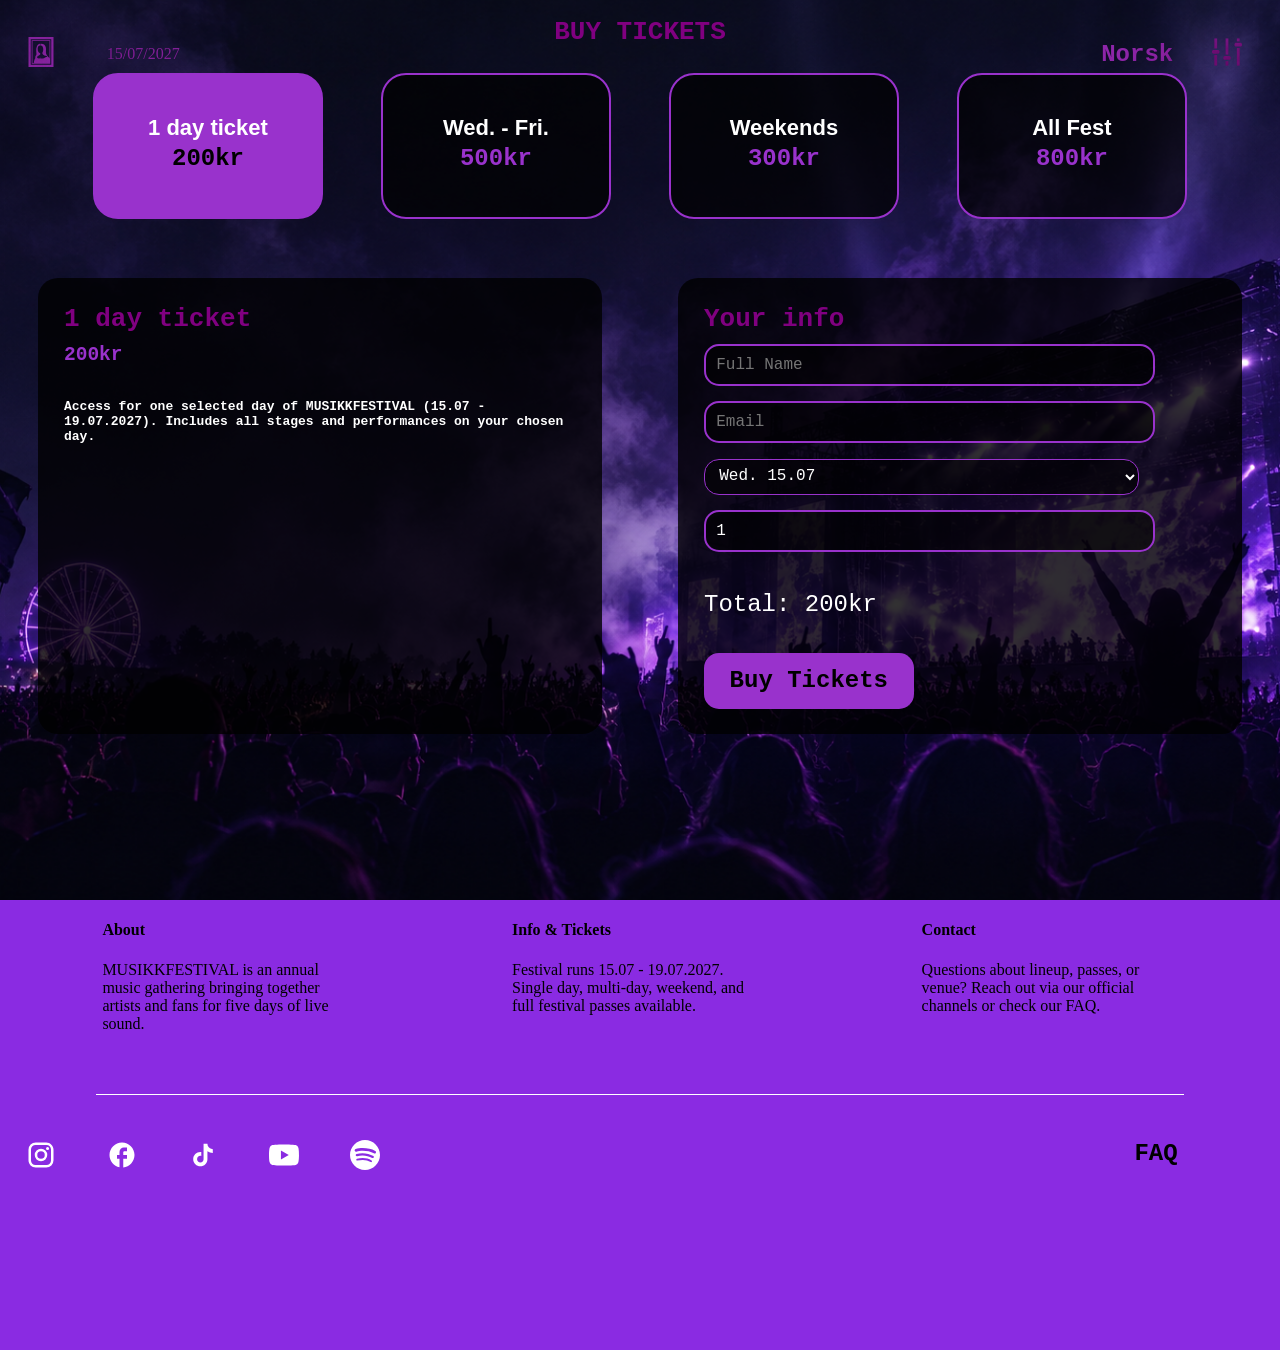
==== tickets.html @ 5bc3dd4d "Initial commit" ====
<!DOCTYPE html>
<html lang="en">
<head>
    <meta charset="UTF-8">
    <meta name="viewport" content="width=device-width, initial-scale=1.0">
    <title>Tickets — MUSIKKFESTIVAL</title>
    <link rel="stylesheet" href="css/style.css">
</head>
<body class="body">
    <hdr class="hdr">
        <a href="index.html" id="hdrLogo" class="hdrItem">
            <svg  viewBox="0 0 512 512">
            <g>
	            <path class="st0" d="M42.436,0v512H61.6h407.964V0H42.436z M431.228,473.664H80.769V38.328h350.459V473.664z"/>
	            <path class="st0" d="M414.799,450.398V54.757H97.193v402.486h317.606V450.398z M401.11,366.201
		                            c-3.654-7.718-8.44-14.709-14.695-20.284c-50.18-44.764-45.007-74.203-45.992-92.435c-1.262-23.412,24.05-142.4-89.869-137.962
		                            c-3.474,4.522-6.993,20.596-6.678,29.14c42.746-1.304,50.313,35.603,50.313,70.728s-17.05,58.344-17.05,58.344
		                            c-0.804,2.371-2.074,1.733-0.683,3.814c0,0,2.458,2.961,5.458,6.179c3.266,14.237,15.277,32.42,43.634,35.569
		                            c20.361,2.268,22.392,4.528,31.817,9.404c2.545,2.316,4.404,4.591,5.319,6.782c-20.888-0.957-56.158,26.574-56.158,26.574
		                            s-34.872,6.768-67.011,5.548c2.559-3.676,5.52-6.858,8.852-9.07c1.523-1.013,1.935-3.079,0.916-4.605
		                            c-1.016-1.525-3.079-1.942-4.604-0.929c-4.788,3.203-8.61,7.642-11.716,12.441c-0.364,0.569-0.7,1.144-1.048,1.72
		                            c-18.717-1.539-35.402-6.311-42.146-17.448c-9.889-16.311,52.212-45.562,52.212-45.562v-29.425c0,0-11.674,0.27-26.862-16.179
		                            c-22.326-24.196-16.876-79.613-7.316-94.897c14.276-22.816,29.428-16.138,29.112-19.93c-1.05-12.65,5.829-28.253,5.829-28.253
		                            c-4.58,0.222-15.08,2.04-26.002,6.567c-11.751,4.882-30.735,17.539-40.229,68.163c-8.749,46.658,9.455,102.566-1.932,115.853
		                            c-11.394,13.287-15.191,23.731-15.191,32.276c0,16.387-3.162,32.039-5.062,33.939c-1.769,1.776-18.832,27.573-21.103,71.29h-22.337
		                            V68.447H401.11V366.201z"/>
            </g>
            </svg>
        </a>
        <p id="startDate" class="hdrItem">15/07/2027</p>
        <a href="" id="langButt" class="hdrItem">English</a>
        <a href="" id="hdrMenuButt" class="hdrItem">
            <svg  viewBox="0 0 512 512" >
            <g>
	            <rect x="424" y="24" class="st0" width="48" height="52"/>
	            <rect x="424" y="188" class="st0" width="48" height="300"/>
	            <path class="st0" d="M484.79,100h-73.578C396.188,100,384,112.188,384,127.211v9.578c0,15.023,12.188,27.21,27.211,27.21h73.578
	            	c15.023,0,27.21-12.187,27.21-27.21v-9.578C512,112.188,499.813,100,484.79,100z"/>
	            <rect x="231.985" y="24" class="st0" width="48" height="276.641"/>
	            <rect x="231.985" y="412.641" class="st0" width="48" height="75.359"/>
	            <path class="st0" d="M292.774,324.641h-73.578c-15.023,0-27.21,12.187-27.21,27.211v9.578c0,15.024,12.187,27.211,27.21,27.211
	            	h73.578c15.023,0,27.211-12.187,27.211-27.211v-9.578C319.985,336.828,307.797,324.641,292.774,324.641z"/>
	            <rect x="40" y="308" class="st0" width="48" height="180"/>
	            <rect x="40" y="24" class="st0" width="48" height="172"/>
	            <path class="st0" d="M100.79,220H27.211C12.188,220,0,232.188,0,247.211v9.578C0,271.813,12.188,284,27.211,284h73.578
	            	c15.023,0,27.21-12.187,27.21-27.21v-9.578C128,232.188,115.813,220,100.79,220z"/>
            </g>
            </svg>
        </a>
    </hdr>
    <div id="menuOverlay">
        <div id="menuBox">
            <a href="" id="closeMenuButt">X</a>
            <a href="index.html" class="menuLink" data-lang="menuHome">Home</a>
            <a href="artists.html" class="menuLink" data-lang="menuArtists">Artists</a>
            <a href="tickets.html" class="menuLink" data-lang="menuTickets">Tickets</a>
            <a href="faq.html" class="menuLink" data-lang="menuFaq">FAQ</a>
        </div>
    </div>
    <main class="main">
        <div id="ticketFrame">
            <div class="hdrTitle">
                <h1 data-lang="buyTicketsHeader">BUY TICKETS</h1>
            </div>
            <div class="buttBox" id="tcktButBox">
                <button class="tcktButt active" id="tcktBut1" data-index="0">
                    <h2>1 day ticket</h2>
                    <p>200kr</p>
                </button>
                <button class="tcktButt" id="tcktBut2" data-index="1">
                    <h2>Wed. - Fri.</h2>
                    <p>500kr</p>
                </button>
                <button class="tcktButt" id="tcktBut3" data-index="2">
                    <h2>Weekends</h2>
                    <p>300kr</p>
                </button>
                <button class="tcktButt" id="tcktBut4" data-index="3">
                    <h2>All Fest</h2>
                    <p>800kr</p>
                </button>
            </div>

            <div id="buyInfoBox">
                <div class="tcktBox" id="tcktDescBox">
                    <h1 id="tcktName">1 day ticket</h1>
                    <h2 id="tcktPrice">200kr</h2>
                    <h4 id="tcktDesc">Access for one selected day of MUSIKKFESTIVAL (15.07 - 19.07.2027). Includes all stages and performances on your chosen day.</h4>
                </div>
                <div class="tcktBox" id="tcktFormBox">
                    <h1>Your info</h1>
                    <input type="text" class="tcktInput" id="buyerName" placeholder="Full Name">
                    <input type="email" class="tcktInput" id="buyerEmail" placeholder="Email">
                    <select class="tcktInput" id="ticketDay">
                        <option value="wed">Wed. 15.07</option>
                        <option value="thur">Thur. 16.07</option>
                        <option value="fri">Fri. 17.07</option>
                        <option value="sut">Sut. 18.07</option>
                        <option value="sun">Sun. 19.07</option>
                    </select>
                    <input type="number" class="tcktInput" id="ticketCount" value="1" min="1" max="10">
                    <a href="" class="butt" id="buyNowButt">
                        <p>Buy Tickets</p>
                    </a>
                </div>
            </div>
        </div>
    </main>
    <ftr class="ftr">
        <div id="ftrBox">
            <div class="ftrItem">
                <h4 data-lang="ftrT1">Title1</h4>
                <p data-lang="ftrP1">MUSIKKFESTIVAL is an annual music gathering bringing together artists and fans for five days of live sound.</p>
            </div>
            <div class="ftrItem">
                <h4 data-lang="ftrT2">Title2</h4>
                <p data-lang="ftrP2">Festival runs 15.07 - 19.07.2027. Single day, multi-day, weekend, and full festival passes available.</p>
            </div>
            <div class="ftrItem">
                <h4 data-lang="ftrT3">Title3</h4>
                <p data-lang="ftrP3">Questions about lineup, passes, or venue? Reach out via our official channels before the festival starts.</p>
            </div>
        </div>
        <div id="stroke"></div>
        <div id="ftrUnderBox">
            <a href="https://www.instagram.com/" target="_blank" id="ftrLogo" class="hdrItem">
                <svg viewBox="0 0 24 24">
                    <path d="M7.8 2h8.4C19.4 2 22 4.6 22 7.8v8.4a5.8 5.8 0 0 1-5.8 5.8H7.8C4.6 22 2 19.4 2 16.2V7.8A5.8 5.8 0 0 1 7.8 2zm-.2 2A3.6 3.6 0 0 0 4 7.6v8.8C4 18.39 5.61 20 7.6 20h8.8a3.6 3.6 0 0 0 3.6-3.6V7.6C20 5.61 18.39 4 16.4 4H7.6zm9.65 1.5a1.25 1.25 0 0 1 1.25 1.25A1.25 1.25 0 0 1 17.25 8 1.25 1.25 0 0 1 16 6.75a1.25 1.25 0 0 1 1.25-1.25zM12 7a5 5 0 0 1 5 5 5 5 0 0 1-5 5 5 5 0 0 1-5-5 5 5 0 0 1 5-5zm0 2a3 3 0 0 0-3 3 3 3 0 0 0 3 3 3 3 0 0 0 3-3 3 3 0 0 0-3-3z"/>
                </svg>
            </a>
            <a href="https://www.facebook.com/" target="_blank" id="ftrLogo" class="hdrItem">
                <svg viewBox="0 0 24 24">
                    <path d="M22 12c0-5.52-4.48-10-10-10S2 6.48 2 12c0 4.84 3.44 8.87 8 9.8V15H8v-3h2V9.5C10 7.57 11.57 6 13.5 6H16v3h-2c-.55 0-1 .45-1 1v2h3v3h-3v6.95c5.05-.5 9-4.76 9-9.95z"/>
                </svg>
            </a>
            <a href="https://www.tiktok.com/" target="_blank" id="ftrLogo" class="hdrItem">
                <svg viewBox="0 0 24 24">
                    <path d="M16.6 5.82s.51.5 0 0A4.278 4.278 0 0 1 15.54 3h-3.09v12.4a2.592 2.592 0 0 1-2.59 2.5c-1.42 0-2.6-1.16-2.6-2.6 0-1.72 1.66-3.01 3.37-2.48V9.66c-3.45-.46-6.47 2.22-6.47 5.64 0 3.33 2.76 5.7 5.69 5.7 3.14 0 5.69-2.55 5.69-5.7V9.01a7.35 7.35 0 0 0 4.3 1.38V7.3s-1.88.09-3.24-1.48z"/>
                </svg>
            </a>
            <a href="https://www.youtube.com/" target="_blank" id="ftrLogo" class="hdrItem">
                <svg viewBox="0 0 24 24">
                    <path d="M23.498 6.186a3.016 3.016 0 0 0-2.122-2.136C19.505 3.545 12 3.545 12 3.545s-7.505 0-9.377.505A3.017 3.017 0 0 0 .502 6.186C0 8.07 0 12 0 12s0 3.93.502 5.814a3.016 3.016 0 0 0 2.122 2.136c1.871.505 9.376.505 9.376.505s7.505 0 9.377-.505a3.015 3.015 0 0 0 2.122-2.136C24 15.93 24 12 24 12s0-3.93-.502-5.814zM9.545 15.568V8.432L15.818 12l-6.273 3.568z"/>
                </svg>
            </a>
            <a href="https://open.spotify.com/" target="_blank" id="ftrLogo" class="hdrItem">
                <svg viewBox="0 0 24 24">
                    <path d="M12 0C5.4 0 0 5.4 0 12s5.4 12 12 12 12-5.4 12-12S18.66 0 12 0zm5.521 17.34c-.24.359-.66.48-1.021.24-2.82-1.74-6.36-2.101-10.561-1.141-.418.122-.779-.179-.899-.539-.12-.421.18-.78.54-.9 4.56-1.021 8.52-.6 11.64 1.32.42.18.479.659.301 1.02zm1.44-3.3c-.301.42-.841.6-1.262.3-3.239-1.98-8.159-2.58-11.939-1.38-.479.12-1.02-.12-1.14-.6-.12-.48.12-1.021.6-1.141C9.6 9.9 15 10.561 18.72 12.84c.361.181.54.78.241 1.2zm.12-3.36C15.24 8.4 8.82 8.16 5.16 9.301c-.6.179-1.2-.181-1.38-.721-.18-.601.18-1.2.72-1.381 4.26-1.26 11.28-1.02 15.721 1.621.539.3.719 1.02.419 1.56-.299.421-1.02.599-1.559.3z"/>
                </svg>
            </a>
            <a href="faq.html" id="ftrFaqLink" data-lang="menuFaq">FAQ</a>
        </div>
    </ftr>

    <script src="script/buttonLigic.js"></script>
    <script src="script/tcktFormLogic.js"></script>
</body>
</html>
---- css/style.css ----
.body {
    margin: 0;
}


.hdr {
    display: flex;

    position: fixed;
    top: 0;
    left: 0;

    mix-blend-mode: difference;

    width: 100%;
    height: 12vh;
    background-color: rgba(0, 0, 0, 0);
}
.hdrItem{
    margin: auto;
    fill: darkorchid;
    color: darkorchid;
}



#hdrLogo {
    width: 30px;
    height: auto;
    margin-left: 2vw;
    margin-right: 2vw;
}
#startDate{
    margin-left: 2vw;
    margin-right: 2vw;
}
#langButt {
    margin-right: 1vw;
    font-size: 24px;
    text-decoration: none;
    font-family: monospace;
    font-weight: bold;
}
#hdrMenuButt {
    width: 30px;
    height: auto;
    margin-right: 3vw;
    margin-left: 2vw;
}

.main {
    display: flex;
    flex-direction: column;

    font-family: monospace;
    color: white;
}
.main p {
    font-size: 24px;
}



.butt {
    display: flex;

    width: fit-content;
    height: 5vh;

    align-items: center;


    padding-top: 1%;
    padding-bottom: 1%;
    padding-left: 5%;
    padding-right: 5%;

    background-color: darkorchid;
    border-radius: 15px;

    text-decoration: none;
    color: black;
    font-weight: bold;
    font-size: large;
    font-family: monospace;
}
.butt:hover {
    background-color: purple;
    color: white;
}



#lineBetween {
    width: 100%;
    height: 6vh;
    
    background-color: darkorchid;

    font-family: monospace;
}




#frame1 {
    background-image: url(../img/f1background.png);
    background-size: cover;
    background-position: center;

    display: flex;
    flex-direction: column;

    width: 100%;
    height: 100vh;

    background-color: rgb(50, 49, 49);
}
.f1Box {
    display: flex;
    flex-direction: column;

    width: 40%;

    margin: auto;
    margin-top: 5%;
    margin-left: 5%;

    text-align: center;

    background-color: rgba(0, 0, 0, 0.7);

    border-radius: 20px;

}
.f1Box h1 {
    margin: auto;
    margin-top: 5%;
    margin-bottom: 5%;

    width: 100%;

    font-size: calc(14px + 1.5vw);
    font-weight: bold;
}
.f1Box h3 {
    margin: auto;
    margin-bottom: 5%;
}
.f1Box a {
    margin: auto;
    margin-bottom: 5%;
}

#f1Row {
    display: flex;
    flex-direction: row;
}


.counterBox {
    display: flex;
    width: 60%;

    flex-direction: column;

    margin: auto;
    margin-top: 0;
    margin-bottom: 0;


}
#counterTitle {
    font-size: 5vh;
    text-align: center;

    width: 35vw;

    margin: auto;
    margin-top: 3%;
    margin-bottom: 3%;

    color: darkorchid;

    
}
#counterTimer {
    display: flex;
    
    margin: auto;
    margin-top: 0;
    margin-bottom: 0;

    width: inherit;
    height: 15vh;

    background-color: rgba(0, 0, 0, 0.7);
    border-radius: 20px;
}
#counterTimer h4 {
    font-size: calc(12px + 2vw);
}

.counterNameBox {
    display: flex;
    flex-direction: column;

    padding: 2%;

    align-items: center;
    margin: 2%;
}
.counterNameBox h1 {
    height: fit-content;
    font-size: calc(12px + 1vw);
    margin-top: 0;
    margin-bottom: 0;
}
.counterNameBox p {
    font-size: calc(12px + 1vw);

    margin: auto;
}


@media (max-width: 800px) {
    #frame1 {
        flex-direction: column;

        height: 120vh;
    }

    .f1Box {
        width: 85vw;

        margin-left: auto;
        margin-right: auto;
    }

    .counterBox {
        width: 85vw;
        margin-top: 6vh;
    }
    #counterTitle {
        width: 85vw;

        margin-top: 12px;
        margin-bottom: 12px;
    }
    #counterTimer {
        width: 85vw;

        justify-content: center;

        margin: 0;
        margin-top: 12px;
    }
    #f1Row {
        flex-direction: column;
    }
}






#frame2 {
    display: grid;
    grid-template-rows: 60% 40%;
    grid-template-columns: 30% 70%;
    
    width: 100%;
    height: 120vh;

    background-image: url(../img/ArtistsBackground.png);

    font-weight: bold;

    
}

.f2TitleBox {
    display: flex;
    flex-direction: column;

    width: 85%;
    height: 80%;

    margin-top: 12vh;
    margin-left: 5%;

    padding-left: 5%;
    padding-right: 4%;


    background-color: rgba(0, 0, 0, 0.8);
    border-radius: 20px;
}
.f2TitleBox h1 {
    font-size: calc(12px + 4vw);

    width: 90%;

    margin: 0;
    margin-top: 5%;
}
.f2TitleBox p {
    width: 90%;
}
.f2TitleBox a {
    margin-top: 2%;
    margin-bottom: 4%;
}

.mainArtistsBox {
    display: flex;

    width: 95%;
    height: 80%;

    margin-top: 12vh;
    margin-left: 3%;
    
}
.mainArtist {
    display: flex;
    width: 45%;
    height: 39;

    padding: 1%;
    margin: 1%;

    background-color: rgba(0, 0, 0, 0.8);
    border-radius: 20px;

    background-position: top;
    background-size: cover;
}
.mainArtist a {
    font-size: 36px;
    text-decoration: none;
    color: purple;

    align-self: flex-end;

    margin-left: 35%;
}

#m1 {
    background-image: url(../img/Artists/AlexVane.jpg);
}
#m2 {
    background-image: url(../img/Artists/NovaKay.jpg);
}




.smallArtistsBox {
    display: flex;

    grid-column: span 2;

    margin-left: 5%;
    

    width: 90%;
    height: 90%;
}
.smallArtist {
    display: flex;
    background-color: rgba(0, 0, 0, 0.8);
    border-radius: 20px;

    width: 95%;
    height: 90%;

    margin: 2%;

    background-position: top;
    background-size: cover;
}
.smallArtist a {
    font-size: 22px;
    text-decoration: none;
    color: purple;

    align-self: flex-end;
    margin-left: 35%;
    margin-bottom: 2%;
    
}

#s1 {
    background-image: url(../img/Artists/Noir.jpg);
}
#s2 {
    background-image: url(../img/Artists/Kairo.jpg);
}
#s3 {
    background-image: url(../img/Artists/Zayro.jpg);
    background-position: center;
}
#s4 {
    background-image: url(../img/Artists/Elian.jpg);
}



@media (max-width: 800px) {
    #frame2 {
        display: flex;
        flex-direction: column;

        height: 150vh;
    }
    .mainArtistsBox {
        margin-top: 5%;

        height: 50vh;
    }
    .smallArtistsBox {
        flex-direction: row;

        height: 30%;

        margin-top: 5%;

        
    }
    .f2TitleBox {
        height: auto;
    }
    .smallArtist {
        background-position: center;
    }
    .smallArtist a {
        font-size: 18px;

        margin-left: auto;
        margin-right: auto;
    }
    #s3 {
        background-position: center;
    }
}



#frame3 {
    display: flex;
    width: 100%;
    height: 60vh;

    background-image: url(../img/raspisanieBackground2.png);
    background-position: bottom;
    background-size: cover;
    background-repeat: repeat;
}

.f3TitleBox {
    display: flex;
    flex-direction: column;

    width: 25%;
    height: 60%;

    margin-top: 6vh;
    margin-left: 5%;

    padding-left: 5%;
    padding-right: 4%;


    background-color: rgba(0, 0, 0, 0.8);
    border-radius: 20px;
}
.scheduleBox {
    width: 60%;
    height: 25%;

    margin-top: 6vh;
    margin-left: 5%;
}

.buttBox {
    display: flex;
    flex-wrap: wrap;
    row-gap: 5%;

    height: 100%;
}
.schButt {
    background-color: rgba(0, 0, 0, 0.4);
    border-radius: 25px;
    border-style: solid;
    border-color: darkorchid;


    font-size: 22px;
    color: white;

    padding: 1%;
    margin: auto;

    white-space: nowrap;

    text-decoration: none;

    transition: 0.5s;
}
.schButt:hover {
    background-color: darkorchid;
}
.schButt.active {
    background-color: darkorchid;
}

#schedule {
    width: 90%;

    background-color: rgba(0, 0, 0, 0.8);
    border-radius: 20px;
}
#scheduleList {
    font-size: 24px;
}

@media (max-width: 800px) {
    #frame3 {
        height: 100vh;
    }
    .f3TitleBox {
        height: 43%;
    }
    .scheduleBox {
        height: 90%;
    }
    .buttBox {
        height: 20%;
    }
}


/*Artists side*/
#artistFrame{
    display: flex;
    flex-direction: column;

    width: 100%;
    height: 105vh;

    background-image: url(../img/ArtistsBackground.png);
}

.hdrTitle {
    margin-left: auto;
    margin-right: auto;

    color: purple;
}

#artistButBox {
    height: 20vh;
    width: 90%;

    margin-right: auto;
    margin-left: 10%;
    margin-bottom: 2%;
    margin-top: 2%;
}

.artistButt {
    display: flex;

    background-color: rgba(0, 0, 0, 0.4);
    background-size: cover;
    background-position: top;

    border-radius: 25px;
    border-style: solid;
    border-color: darkorchid;

    height: 90%;
    width: 10%;


    font-size: 22px;
    color: white;

    margin: 1%;


    text-decoration: none;

    transition: 0.5s;
}
.artistButt p {
    align-self: flex-end;

    margin-left: auto;
    margin-right: auto;
}
.artistButt:hover {
    background-color: darkorchid;
    background-image: none;
}



#artBut1 {
    background-image: url(../img/Artists/AlexVane.jpg);
}
#artBut2 {
    background-image: url(../img/Artists/NovaKay.jpg);
}
#artBut3 {
    background-image: url(../img/Artists/Noir.jpg);
}
#artBut4 {
    background-image: url(../img/Artists/Kairo.jpg);
}
#artBut5 {
    background-image: url(../img/Artists/Zayro.jpg);
    background-position: center;
}
#artBut6 {
    background-image: url(../img/Artists/Elian.jpg);
}

.artistButt.active {
    background-color: darkorchid;
    background-image: none !important;
}


#artInfoBox {
    display: flex;

    height: 100%;

    margin-left: 5%;


}

#artPhoto {
    width: auto;
    height: 25%;

    

    border-radius: 20px;
    border-style: solid;
    border-color: rgba(0, 0, 0, 0.8);
    border-width: 15px;

    margin: 2%;

}
#infoText {
    width: 45%;
    height: fit-content;

    background-color: rgba(0, 0, 0, 0.8);
    border-radius: 20px;

    padding: 2%;

    margin-top: 2%;
}
#infoText h1 {
    color: purple;
}
#infoText p {
    color: darkslateblue;
}

@media (max-width: 800px) {
    #artistFrame {
        height: 150vh;
    }
    .hdrTitle {
        margin-top: 12vh;
    }
    #artInfoBox {
        flex-direction: column;
        
    }
    #artPhoto {
        width: 80%;
        height: auto;

        margin: auto;
        margin-bottom: 0;
        margin-top: 0;
    }
    #infoText {
        width: 80%;

        margin: auto;
        margin-top: 0;
    }
    .artistButt {
        width: 14%;

    }
}



/*Tickets side*/
#ticketFrame {
    display: flex;
    flex-direction: column;

    width: 100%;
    height: 100vh;

    background-image: url(../img/f1background.png);
    background-size: cover;
    background-position: center;
}

#tcktButBox {
    height: 18vh;

    margin-left: 5%;
    margin-right: 5%;
}

.tcktButt {
    display: flex;
    flex-direction: column;
    justify-content: center;
    align-items: center;

    background-color: rgba(0, 0, 0, 0.7);

    border-radius: 25px;
    border-style: solid;
    border-color: darkorchid;

    height: 90%;
    width: 20%;

    font-size: 20px;
    color: white;

    margin: auto;
}
.tcktButt:hover {
    background-color: darkorchid;
}
.tcktButt h2 {
    margin: 0;
    font-size: 22px;
}
.tcktButt p {
    margin: 2%;
    color: darkorchid;
    font-family: monospace;
    font-weight: bold;
}

.tcktButt.active {
    background-color: darkorchid;
}
.tcktButt.active p {
    color: black;
}
.tcktButt:hover p {
    color: black;
}


#buyInfoBox {
    display: flex;
    flex-direction: row;

    margin-top: 2%;
}

.tcktBox {
    display: flex;
    flex-direction: column;

    width: 40%;
    height: 45vh;

    margin: auto;
    margin-top: 2%;

    padding: 2%;

    background-color: rgba(0, 0, 0, 0.8);
    border-radius: 20px;
}
.tcktBox h1 {
    color: purple;
    margin-top: 0;
    margin-bottom: 2%;
}
.tcktBox h2 {
    color: darkorchid;
    font-family: monospace;
    margin-top: 0;
}

.tcktInput {
    width: 85%;
    height: 4vh;

    margin-bottom: 3%;
    padding-left: 2%;

    background-color: rgba(0, 0, 0, 0.6);
    border-style: solid;
    border-color: darkorchid;
    border-radius: 15px;

    color: white;
    font-family: monospace;
    font-size: 16px;
}

#buyNowButt {
    margin-top: auto;
}

@media (max-width: 800px) {
    #ticketFrame {
        flex-direction: column;
        height: 150vh;
    }
    #tcktButBox {
        flex-direction: column;
        height: 35vh;
    }
    .tcktButt {
        width: 85vw;
        height: 20%;
    }
    #buyInfoBox {
        flex-direction: column;
    }
    .tcktBox {
        width: 85vw;
        height: auto;
    }
}



/*Menu*/
#menuOverlay {
    display: none;
    position: fixed;
    top: 0;
    left: 0;

    width: 100%;
    height: 100vh;

    background-color: rgba(0, 0, 0, 0.85);
    z-index: 100;
}
#menuOverlay.open {
    display: flex;
}

#menuBox {
    display: flex;
    flex-direction: column;

    width: 35vw;
    height: 60vh;

    margin: auto;
    padding: 3%;

    background-color: rgba(0, 0, 0, 0.7);
    border-color: darkorchid;
    border-radius: 20px;

    text-align: center;
}

#closeMenuButt {
    align-self: flex-end;

    font-size: 28px;
    font-family: monospace;
    font-weight: bold;
    text-decoration: none;
    color: darkorchid;
}

.menuLink {
    margin: auto;

    font-size: calc(18px + 1.5vw);
    font-family: cursive;
    font-weight: bold;
    text-decoration: none;
    color: white;

    transition: 0.3s;
}
.menuLink:hover {
    color: darkorchid;
}


/*FAQ side*/
#faqFrame {
    display: flex;
    flex-direction: column;

    width: 100%;
    min-height: 100vh;

    padding-bottom: 6vh;

    background-image: url(../img/f1background.png);
    background-size: cover;
    background-position: center;
}

#faqListBox {
    display: flex;
    flex-direction: column;

    width: 75%;
    margin: auto;
    margin-top: 2%;
}

.faqItem {
    display: flex;
    flex-direction: column;

    margin-bottom: 2%;
    padding: 2%;

    background-color: rgba(0, 0, 0, 0.8);
    border-style: solid;
    border-color: darkorchid;
    border-radius: 20px;
}

.faqQuest {
    background-color: rgba(0, 0, 0, 0);
    border: none;

    text-align: left;
    font-family: cursive;
    font-size: calc(14px + 0.8vw);
    font-weight: bold;
    color: purple;

    cursor: pointer;
}

.faqAns {
    display: none;
    margin-top: 2%;
    margin-bottom: 0;

    font-size: 18px;
    color: white;
}
.faqItem.active .faqAns {
    display: block;
}



@media (max-width: 800px) {
    #menuBox {
        width: 80vw;
        height: 65vh;
    }
    #faqListBox {
        width: 88vw;
    }
    #faqFrame .hdrTitle {
        margin-top: 12vh;
    }
}



.ftr {
    display: flex;
    flex-direction: column;
    background-color: blueviolet;
    width: 100%;
    height: 50vh;
}

#ftrBox {
    display: flex;
    margin-left: 8vw;
    margin-right: 8vw;
    justify-content: space-between;
}
.ftrItem {
    width: 20vw;
    height: auto;
}
.ftrItem p {
    overflow-wrap: break-word;
}

#stroke {
    width: 85vw;
    height: 1px;
    background-color: white;
    margin: auto;
    margin-top: 5vh;
    margin-bottom: 5vh;
}

#ftrUnderBox {
    display: flex;
    
}

#ftrLogo {
    width: 30px;
    height: auto;
    margin-left: 2vw;
    margin-right: 2vw;

    fill: white;
    color: white;
}
#ftrFaqLink {
    margin-left: auto;
    margin-right: 8vw;

    font-size: 24px;
    font-family: monospace;
    font-weight: bold;
    text-decoration: none;
    color: black;
}
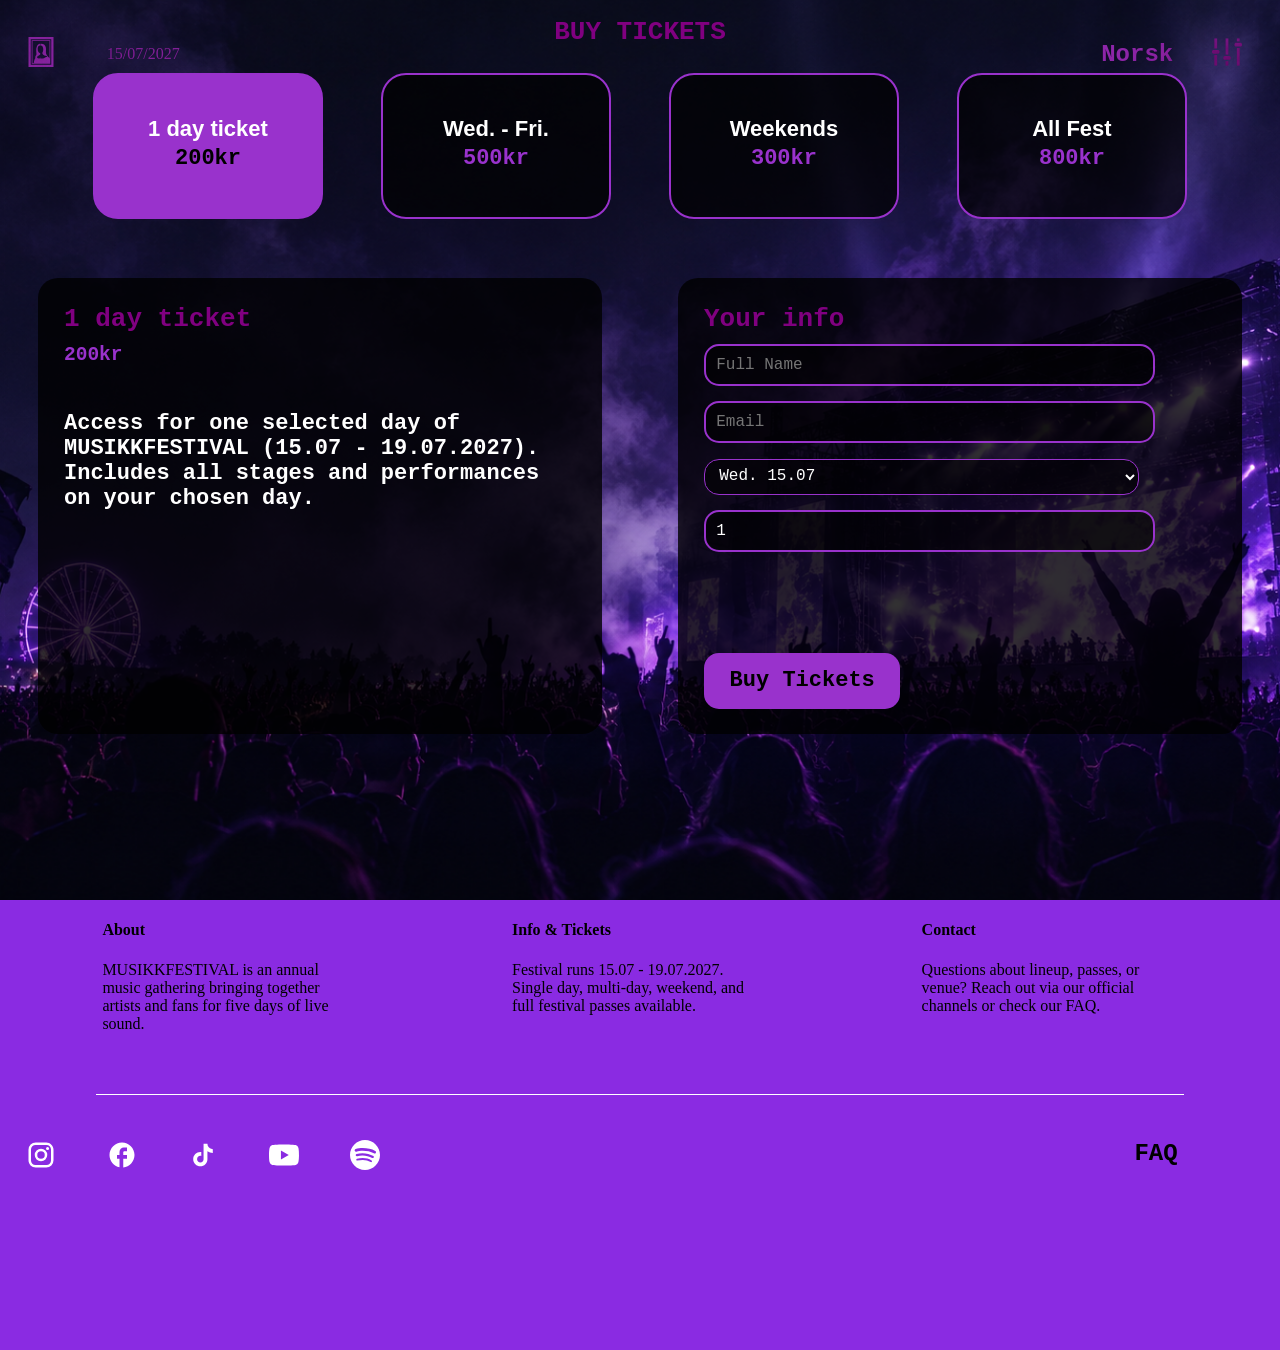
==== commit 42902167: "1.2" ====
--- a/tickets.html
+++ b/tickets.html
@@ -153,6 +153,5 @@
     </ftr>
 
     <script src="script/buttonLigic.js"></script>
-    <script src="script/tcktFormLogic.js"></script>
 </body>
 </html>
--- a/css/style.css
+++ b/css/style.css
@@ -56,7 +56,13 @@
     color: white;
 }
 .main p {
-    font-size: 24px;
+    font-size: 22px;
+}
+.main h4 {
+    font-size: 22px;
+}
+.main h3 {
+    font-size: 22px;
 }
 
 
@@ -466,7 +472,7 @@
     width: 25%;
     height: 60%;
 
-    margin-top: 6vh;
+    margin-top: 11%;
     margin-left: 5%;
 
     padding-left: 5%;
@@ -522,6 +528,8 @@
 
     background-color: rgba(0, 0, 0, 0.8);
     border-radius: 20px;
+
+    padding: 1%;
 }
 #scheduleList {
     font-size: 24px;
@@ -601,6 +609,8 @@
 
     margin-left: auto;
     margin-right: auto;
+
+    font-size: 16px;
 }
 .artistButt:hover {
     background-color: darkorchid;
@@ -647,7 +657,7 @@
 
 #artPhoto {
     width: auto;
-    height: 25%;
+    height: 40%;
 
     
 
@@ -679,7 +689,7 @@
 
 @media (max-width: 800px) {
     #artistFrame {
-        height: 150vh;
+        height: 180vh;
     }
     .hdrTitle {
         margin-top: 12vh;
